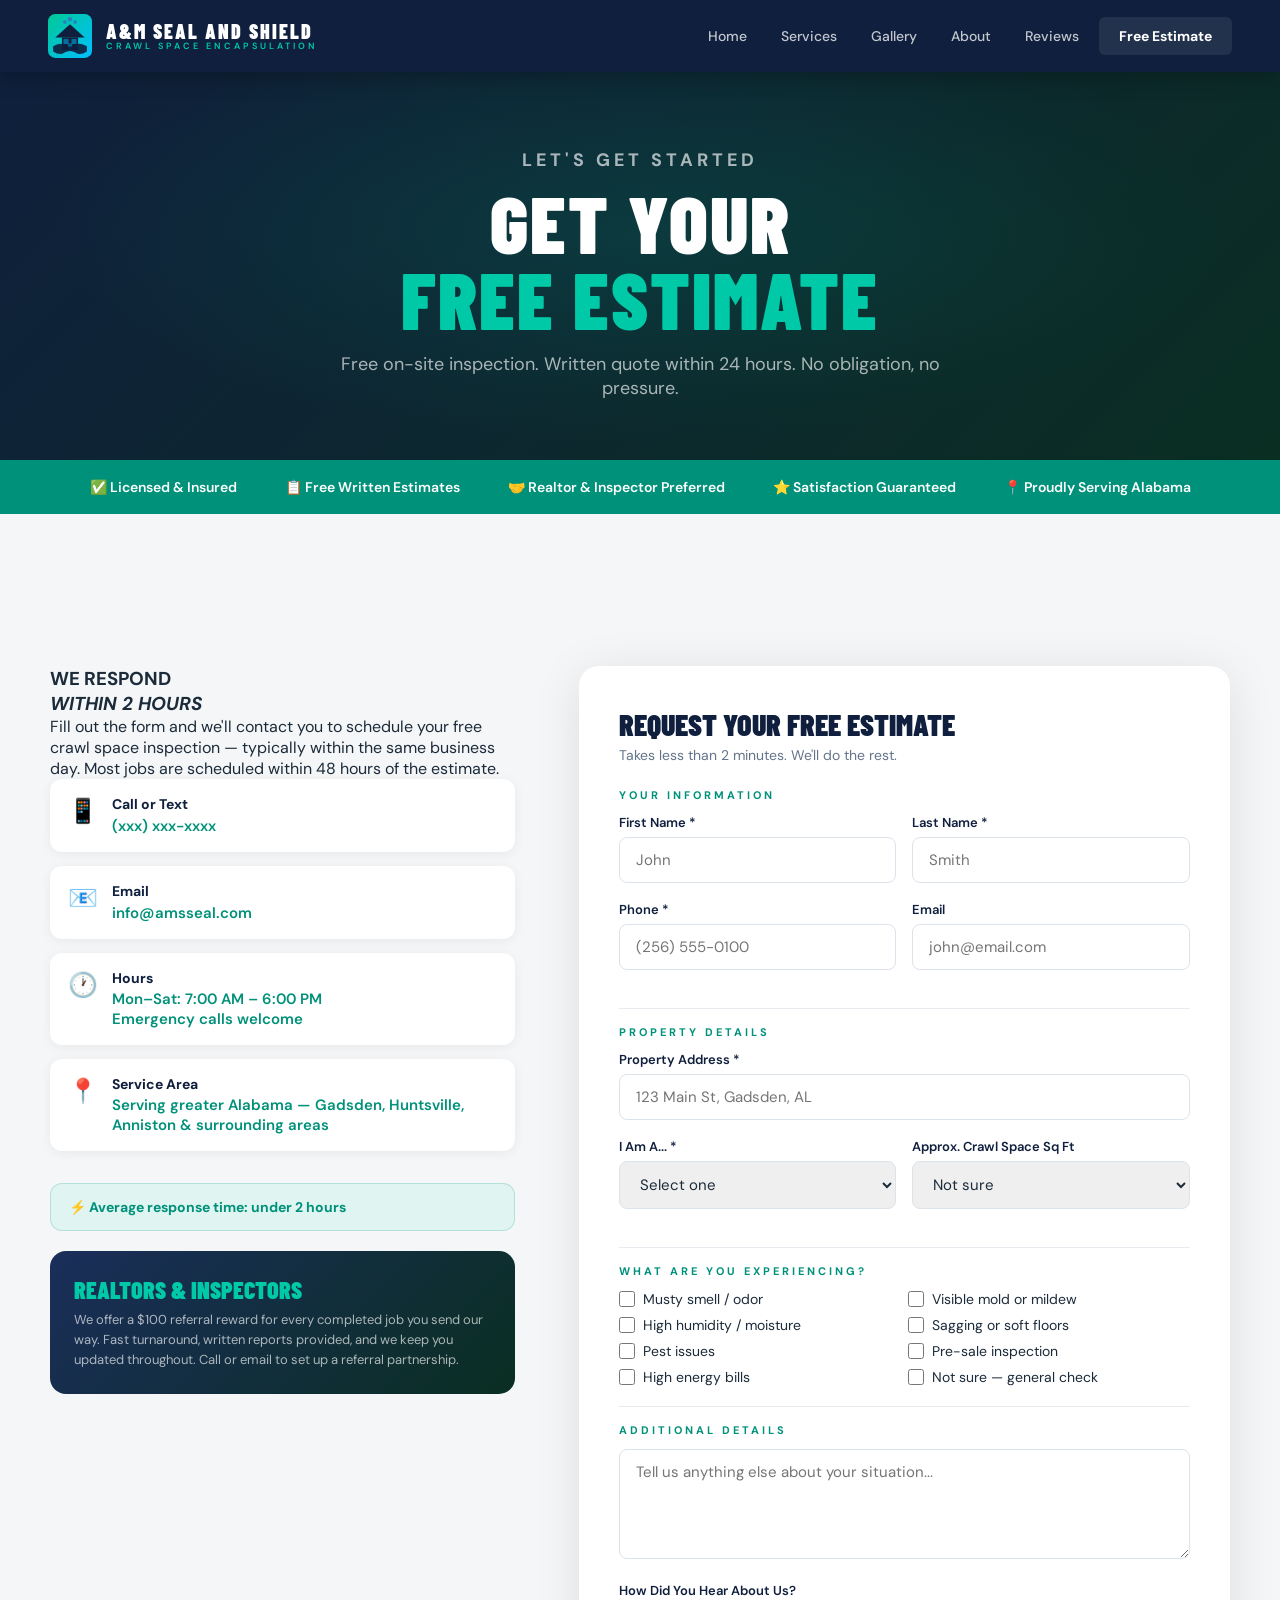
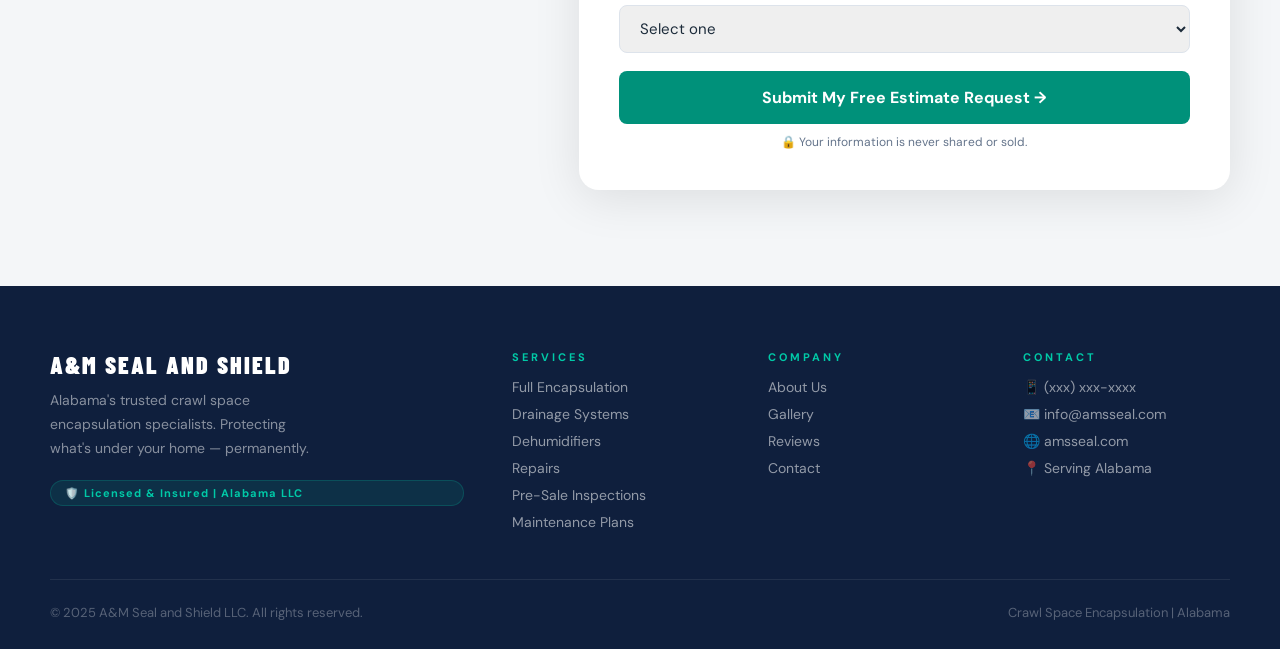
==== contact.html @ a155758a "Initial site — all 6 pages" ====
<!DOCTYPE html>
<html lang="en">
<head>
<meta charset="UTF-8"/><meta name="viewport" content="width=device-width,initial-scale=1.0"/>
<title>Free Estimate | A&M Seal and Shield</title>
<link rel="stylesheet" href="css/style.css"/>
<style>
.reveal{opacity:0;transform:translateY(24px);transition:opacity .55s,transform .55s}.reveal.visible{opacity:1;transform:none}
.contact-section{background:var(--slate)}
.contact-grid{display:grid;grid-template-columns:1fr 1.4fr;gap:64px;align-items:start;margin-top:56px}
.contact-info h3{font-family:'Barlow Condensed',sans-serif;font-size:36px;font-weight:900;color:var(--navy);text-transform:uppercase;margin-bottom:14px;line-height:.95}
.contact-info h3 em{color:var(--teal);font-style:normal}
.contact-info p{font-size:15px;color:var(--muted);line-height:1.75;margin-bottom:24px}
.contact-methods{display:flex;flex-direction:column;gap:14px;margin-bottom:32px}
.contact-method{display:flex;align-items:flex-start;gap:14px;background:#fff;border-radius:12px;padding:16px 18px;box-shadow:0 2px 12px rgba(0,0,0,.06)}
.cm-icon{font-size:24px;flex-shrink:0}
.cm-text h4{font-weight:700;color:var(--navy);font-size:14px;margin-bottom:2px}
.cm-text a,.cm-text p{font-size:15px;color:var(--teal);font-weight:600;text-decoration:none}
.cm-text a:hover{text-decoration:underline}
.response-badge{background:var(--teal-pale);border:1px solid rgba(0,145,122,.2);border-radius:12px;padding:14px 18px;font-size:14px;font-weight:700;color:var(--teal);display:flex;align-items:center;gap:8px}
.referral-box{background:linear-gradient(135deg,var(--navy-mid),#0a2e22);border-radius:16px;padding:24px;margin-top:20px;color:#fff}
.referral-box h4{font-family:'Barlow Condensed',sans-serif;font-size:24px;font-weight:900;color:var(--teal-bright);margin-bottom:6px;text-transform:uppercase}
.referral-box p{font-size:13px;color:rgba(255,255,255,.65);line-height:1.55}
.quote-form-card{background:#fff;border-radius:20px;padding:40px;box-shadow:0 8px 48px rgba(0,0,0,.1)}
.quote-form-card h3{font-family:'Barlow Condensed',sans-serif;font-size:30px;font-weight:900;color:var(--navy);text-transform:uppercase;margin-bottom:4px}
.quote-form-card .sub{font-size:14px;color:var(--muted);margin-bottom:24px}
.form-section-label{font-size:11px;letter-spacing:3px;font-weight:700;color:var(--teal);text-transform:uppercase;margin:20px 0 12px;padding-top:16px;border-top:1px solid #e8ecf0}
.form-section-label:first-of-type{margin-top:0;padding-top:0;border-top:none}
.checkbox-group{display:grid;grid-template-columns:1fr 1fr;gap:8px;margin-top:6px}
.checkbox-item{display:flex;align-items:center;gap:8px;cursor:pointer}
.checkbox-item input{width:16px;height:16px;accent-color:var(--teal);cursor:pointer}
.checkbox-item span{font-size:14px;color:var(--text)}
.success-box{display:none;background:var(--teal-pale);border:2px solid var(--teal);border-radius:14px;padding:28px;text-align:center}
.success-box h4{font-family:'Barlow Condensed',sans-serif;font-size:30px;font-weight:900;color:var(--teal);text-transform:uppercase;margin-bottom:8px}
.success-box p{font-size:15px;color:var(--muted);line-height:1.65}
@media(max-width:900px){.contact-grid{grid-template-columns:1fr}.checkbox-group{grid-template-columns:1fr}}
</style>
</head>
<body>
<div id="nav-placeholder"></div>
<div class="page-hero">
  <p class="page-hero-label">Let's Get Started</p>
  <h1>GET YOUR<br/><em>FREE ESTIMATE</em></h1>
  <p>Free on-site inspection. Written quote within 24 hours. No obligation, no pressure.</p>
</div>
<div id="trust-placeholder"></div>
<section class="section contact-section">
  <div class="container">
    <div class="contact-grid">
      <div class="reveal">
        <h3>WE RESPOND<br/><em>WITHIN 2 HOURS</em></h3>
        <p>Fill out the form and we'll contact you to schedule your free crawl space inspection — typically within the same business day. Most jobs are scheduled within 48 hours of the estimate.</p>
        <div class="contact-methods">
          <div class="contact-method"><div class="cm-icon">📱</div><div class="cm-text"><h4>Call or Text</h4><a href="tel:+1xxxxxxxxxx">(xxx) xxx-xxxx</a></div></div>
          <div class="contact-method"><div class="cm-icon">📧</div><div class="cm-text"><h4>Email</h4><a href="mailto:info@amsseal.com">info@amsseal.com</a></div></div>
          <div class="contact-method"><div class="cm-icon">🕐</div><div class="cm-text"><h4>Hours</h4><p>Mon–Sat: 7:00 AM – 6:00 PM<br/>Emergency calls welcome</p></div></div>
          <div class="contact-method"><div class="cm-icon">📍</div><div class="cm-text"><h4>Service Area</h4><p>Serving greater Alabama — Gadsden, Huntsville, Anniston &amp; surrounding areas</p></div></div>
        </div>
        <div class="response-badge">⚡ Average response time: under 2 hours</div>
        <div class="referral-box" style="margin-top:20px">
          <h4>Realtors &amp; Inspectors</h4>
          <p>We offer a $100 referral reward for every completed job you send our way. Fast turnaround, written reports provided, and we keep you updated throughout. Call or email to set up a referral partnership.</p>
        </div>
      </div>
      <div class="reveal">
        <div class="quote-form-card">
          <h3>Request Your Free Estimate</h3>
          <p class="sub">Takes less than 2 minutes. We'll do the rest.</p>
          <div id="formSuccess" class="success-box">
            <h4>✅ Request Received!</h4>
            <p>Thank you! We'll be in touch within 2 hours to schedule your free crawl space inspection. We look forward to helping you.</p>
          </div>
          <form id="formFields" name="contact" method="POST" data-netlify="true" netlify-honeypot="bot-field" onsubmit="handleSubmit(event)">
            <input type="hidden" name="form-name" value="contact"/>
            <p style="display:none"><label>Don't fill this out: <input name="bot-field"/></label></p>
            <div class="form-section-label">Your Information</div>
            <div class="form-row">
              <div class="form-group"><label class="form-label">First Name *</label><input class="form-input" id="fname" name="first-name" placeholder="John" required/></div>
              <div class="form-group"><label class="form-label">Last Name *</label><input class="form-input" id="lname" name="last-name" placeholder="Smith" required/></div>
            </div>
            <div class="form-row">
              <div class="form-group"><label class="form-label">Phone *</label><input class="form-input" id="phone" name="phone" type="tel" placeholder="(256) 555-0100" required/></div>
              <div class="form-group"><label class="form-label">Email</label><input class="form-input" id="email" name="email" type="email" placeholder="john@email.com"/></div>
            </div>
            <div class="form-section-label">Property Details</div>
            <div class="form-group"><label class="form-label">Property Address *</label><input class="form-input" id="address" name="address" placeholder="123 Main St, Gadsden, AL" required/></div>
            <div class="form-row">
              <div class="form-group">
                <label class="form-label">I Am A... *</label>
                <select class="form-input" id="type" name="customer-type">
                  <option value="">Select one</option>
                  <option>Homeowner</option>
                  <option>Real Estate Agent</option>
                  <option>Home Inspector</option>
                  <option>General Contractor</option>
                  <option>Property Manager</option>
                  <option>Other</option>
                </select>
              </div>
              <div class="form-group">
                <label class="form-label">Approx. Crawl Space Sq Ft</label>
                <select class="form-input" id="sqft" name="crawlspace-sqft">
                  <option value="">Not sure</option>
                  <option>Under 500 sq ft</option>
                  <option>500 – 1,000 sq ft</option>
                  <option>1,000 – 2,000 sq ft</option>
                  <option>Over 2,000 sq ft</option>
                </select>
              </div>
            </div>
            <div class="form-section-label">What Are You Experiencing?</div>
            <div class="checkbox-group">
              <label class="checkbox-item"><input type="checkbox" name="issue" value="Musty smell / odor"/><span>Musty smell / odor</span></label>
              <label class="checkbox-item"><input type="checkbox" name="issue" value="Visible mold or mildew"/><span>Visible mold or mildew</span></label>
              <label class="checkbox-item"><input type="checkbox" name="issue" value="High humidity / moisture"/><span>High humidity / moisture</span></label>
              <label class="checkbox-item"><input type="checkbox" name="issue" value="Sagging or soft floors"/><span>Sagging or soft floors</span></label>
              <label class="checkbox-item"><input type="checkbox" name="issue" value="Pest issues"/><span>Pest issues</span></label>
              <label class="checkbox-item"><input type="checkbox" name="issue" value="Pre-sale inspection"/><span>Pre-sale inspection</span></label>
              <label class="checkbox-item"><input type="checkbox" name="issue" value="High energy bills"/><span>High energy bills</span></label>
              <label class="checkbox-item"><input type="checkbox" name="issue" value="Not sure — general check"/><span>Not sure — general check</span></label>
            </div>
            <div class="form-section-label">Additional Details</div>
            <div class="form-group"><textarea class="form-input" id="notes" name="notes" placeholder="Tell us anything else about your situation..."></textarea></div>
            <div class="form-group">
              <label class="form-label">How Did You Hear About Us?</label>
              <select class="form-input" id="source" name="referral-source">
                <option value="">Select one</option>
                <option>Google Search</option>
                <option>Google Maps</option>
                <option>Facebook</option>
                <option>Real Estate Agent Referral</option>
                <option>Home Inspector Referral</option>
                <option>Friend / Family</option>
                <option>Door Hanger / Flyer</option>
                <option>Other</option>
              </select>
            </div>
            <button type="submit" class="form-submit">Submit My Free Estimate Request →</button>
            <p style="font-size:12px;color:var(--muted);text-align:center;margin-top:10px">🔒 Your information is never shared or sold.</p>
          </form>
        </div>
      </div>
    </div>
  </div>
</section>
<div id="footer-placeholder"></div>
<script src="js/layout.js"></script><script src="js/main.js"></script>
<script>
async function handleSubmit(e) {
  e.preventDefault();
  const form = e.target;
  const fname = document.getElementById('fname').value.trim();
  const phone = document.getElementById('phone').value.trim();
  const address = document.getElementById('address').value.trim();
  if (!fname || !phone || !address) { alert('Please fill in your name, phone number, and property address.'); return; }
  const btn = form.querySelector('button[type="submit"]');
  btn.textContent = 'Sending...'; btn.disabled = true;
  try {
    const formData = new FormData(form);
    await fetch('/', { method: 'POST', headers: { 'Content-Type': 'application/x-www-form-urlencoded' }, body: new URLSearchParams(formData).toString() });
    form.style.display = 'none';
    document.getElementById('formSuccess').style.display = 'block';
  } catch (err) {
    btn.textContent = 'Submit My Free Estimate Request →'; btn.disabled = false;
    alert('Something went wrong. Please call or text us directly at (xxx) xxx-xxxx.');
  }
}
</script>
</body>
</html>
---- css/style.css ----
/* ─────────────────────────────────────────
   A&M SEAL AND SHIELD — Global Stylesheet
   ───────────────────────────────────────── */
@import url('https://fonts.googleapis.com/css2?family=Barlow+Condensed:wght@400;600;700;800;900&family=DM+Sans:wght@300;400;500;600;700&display=swap');

:root {
  --navy:       #0f1f3d;
  --navy-mid:   #1a2e5a;
  --teal:       #00917a;
  --teal-bright:#00c9a7;
  --teal-pale:  #e0f5f1;
  --slate:      #f4f6f8;
  --text:       #1c2b3a;
  --muted:      #64748b;
  --white:      #ffffff;
  --card-shadow: 0 4px 32px rgba(0,0,0,0.10);
  --radius:     14px;
  --nav-h:      72px;
}

*, *::before, *::after { margin:0; padding:0; box-sizing:border-box; }
html { scroll-behavior:smooth; font-size:16px; }
body { font-family:'DM Sans', sans-serif; color:var(--text); background:var(--white); -webkit-font-smoothing:antialiased; }
img { max-width:100%; display:block; }
a { text-decoration:none; color:inherit; }

.font-display { font-family:'Barlow Condensed', sans-serif; font-weight:900; text-transform:uppercase; letter-spacing:1px; }

.btn { display:inline-flex; align-items:center; gap:8px; font-family:'DM Sans',sans-serif; font-weight:700; border-radius:8px; padding:14px 28px; font-size:15px; transition:all .22s; cursor:pointer; border:none; }
.btn-primary { background:var(--teal); color:#fff; box-shadow:0 4px 18px rgba(0,145,122,.35); }
.btn-primary:hover { background:var(--teal-bright); transform:translateY(-2px); box-shadow:0 8px 28px rgba(0,145,122,.45); }
.btn-outline { background:transparent; color:#fff; border:2px solid rgba(255,255,255,.35); }
.btn-outline:hover { border-color:var(--teal-bright); color:var(--teal-bright); }
.btn-dark { background:var(--navy-mid); color:#fff; }
.btn-dark:hover { background:var(--navy); transform:translateY(-2px); }

.site-nav {
  position:fixed; top:0; left:0; right:0; z-index:900;
  height:var(--nav-h);
  display:flex; align-items:center; justify-content:space-between;
  padding:0 48px;
  background:var(--navy);
  box-shadow:0 2px 24px rgba(0,0,0,.3);
  transition:background .3s;
}
.nav-brand { display:flex; align-items:center; gap:14px; }
.nav-brand-svg { width:44px; height:44px; flex-shrink:0; }
.nav-brand-text { line-height:1.1; }
.nav-brand-name { font-family:'Barlow Condensed',sans-serif; font-weight:900; font-size:20px; color:#fff; letter-spacing:2px; }
.nav-brand-sub { font-size:9px; letter-spacing:3px; color:var(--teal-bright); font-weight:600; }
.nav-links { display:flex; align-items:center; gap:6px; }
.nav-links a { padding:8px 14px; border-radius:6px; font-size:14px; font-weight:500; color:rgba(255,255,255,.75); transition:all .2s; }
.nav-links a:hover, .nav-links a.active { color:#fff; background:rgba(255,255,255,.08); }
.nav-links .nav-cta { background:var(--teal); color:#fff; font-weight:700; padding:10px 20px; }
.nav-links .nav-cta:hover { background:var(--teal-bright); }
.nav-hamburger { display:none; flex-direction:column; gap:5px; cursor:pointer; padding:4px; }
.nav-hamburger span { width:24px; height:2px; background:#fff; border-radius:2px; transition:all .3s; }
.mobile-menu { display:none; }

.page-hero {
  padding: calc(var(--nav-h) + 60px) 48px 60px;
  background: linear-gradient(135deg, var(--navy) 0%, #0a2e22 100%);
  text-align: center;
  position: relative;
  overflow: hidden;
}
.page-hero::before {
  content:'';
  position:absolute; inset:0;
  background: radial-gradient(ellipse at center, rgba(0,201,167,.12) 0%, transparent 65%);
}
.page-hero-label { font-size:11px; letter-spacing:4px; font-weight:700; color:var(--teal-bright); text-transform:uppercase; margin-bottom:12px; position:relative; }
.page-hero h1 { font-family:'Barlow Condensed',sans-serif; font-weight:900; font-size:clamp(48px,7vw,80px); color:#fff; letter-spacing:2px; text-transform:uppercase; line-height:.95; position:relative; }
.page-hero h1 em { color:var(--teal-bright); font-style:normal; display:block; }
.page-hero p { font-size:18px; color:rgba(255,255,255,.65); margin-top:16px; max-width:600px; margin-left:auto; margin-right:auto; position:relative; }

.section { padding:96px 48px; }
.section-sm { padding:64px 48px; }
.container { max-width:1180px; margin:0 auto; }
.section-eyebrow { font-size:11px; letter-spacing:4px; font-weight:700; color:var(--teal); text-transform:uppercase; margin-bottom:10px; }
.section-title { font-family:'Barlow Condensed',sans-serif; font-weight:900; font-size:clamp(36px,5vw,58px); color:var(--navy); letter-spacing:1px; text-transform:uppercase; line-height:.95; margin-bottom:18px; }
.section-title em { color:var(--teal); font-style:normal; }
.section-desc { font-size:17px; color:var(--muted); line-height:1.75; max-width:620px; }

.site-footer { background:var(--navy); color:#fff; padding:64px 48px 28px; }
.footer-inner { max-width:1180px; margin:0 auto; }
.footer-grid { display:grid; grid-template-columns:2fr 1fr 1fr 1fr; gap:48px; padding-bottom:48px; border-bottom:1px solid rgba(255,255,255,.08); }
.footer-brand-name { font-family:'Barlow Condensed',sans-serif; font-weight:900; font-size:24px; letter-spacing:2px; }
.footer-brand-desc { font-size:14px; color:rgba(255,255,255,.5); line-height:1.7; margin-top:10px; max-width:280px; }
.footer-col h4 { font-size:11px; letter-spacing:3px; font-weight:700; color:var(--teal-bright); text-transform:uppercase; margin-bottom:14px; }
.footer-col ul { list-style:none; display:flex; flex-direction:column; gap:9px; }
.footer-col ul a { font-size:14px; color:rgba(255,255,255,.55); transition:color .2s; }
.footer-col ul a:hover { color:var(--teal-bright); }
.footer-col ul li { font-size:14px; color:rgba(255,255,255,.55); }
.footer-bottom { display:flex; justify-content:space-between; align-items:center; padding-top:24px; }
.footer-bottom p { font-size:13px; color:rgba(255,255,255,.3); }
.footer-badge { display:flex; align-items:center; gap:6px; background:rgba(0,201,167,.1); border:1px solid rgba(0,201,167,.2); border-radius:100px; padding:5px 14px; font-size:11px; font-weight:700; color:var(--teal-bright); letter-spacing:1px; }

.trust-strip { background:var(--teal); padding:18px 48px; }
.trust-strip-inner { max-width:1180px; margin:0 auto; display:flex; justify-content:center; gap:48px; flex-wrap:wrap; }
.trust-item { display:flex; align-items:center; gap:8px; color:#fff; font-weight:600; font-size:14px; }

.form-group { margin-bottom:18px; }
.form-label { display:block; font-size:13px; font-weight:600; color:var(--navy); margin-bottom:6px; }
.form-input { width:100%; padding:12px 16px; border:1.5px solid #dde3eb; border-radius:8px; font-size:15px; font-family:'DM Sans',sans-serif; color:var(--text); transition:border-color .2s; }
.form-input:focus { outline:none; border-color:var(--teal); }
.form-row { display:grid; grid-template-columns:1fr 1fr; gap:16px; }
textarea.form-input { resize:vertical; min-height:110px; }
.form-submit { width:100%; padding:16px; background:var(--teal); color:#fff; border:none; border-radius:8px; font-size:16px; font-weight:700; font-family:'DM Sans',sans-serif; cursor:pointer; transition:all .2s; }
.form-submit:hover { background:var(--teal-bright); transform:translateY(-1px); }

.card { background:#fff; border-radius:var(--radius); box-shadow:var(--card-shadow); overflow:hidden; }

@media(max-width:900px) {
  .site-nav { padding:0 20px; }
  .nav-links { display:none; }
  .nav-hamburger { display:flex; }
  .section, .section-sm { padding:64px 20px; }
  .page-hero { padding: calc(var(--nav-h) + 40px) 20px 48px; }
  .trust-strip { padding:16px 20px; }
  .trust-strip-inner { gap:20px; }
  .site-footer { padding:48px 20px 24px; }
  .footer-grid { grid-template-columns:1fr 1fr; gap:32px; }
  .footer-bottom { flex-direction:column; gap:12px; text-align:center; }
  .form-row { grid-template-columns:1fr; }
  .mobile-menu { display:none; position:fixed; top:var(--nav-h); left:0; right:0; background:var(--navy); z-index:899; padding:16px 20px; flex-direction:column; gap:4px; box-shadow:0 8px 32px rgba(0,0,0,.4); }
  .mobile-menu.open { display:flex; }
  .mobile-menu a { padding:12px 16px; border-radius:8px; font-size:16px; font-weight:600; color:rgba(255,255,255,.8); }
  .mobile-menu a:hover { background:rgba(255,255,255,.08); color:#fff; }
  .mobile-menu .mob-cta { background:var(--teal); color:#fff; text-align:center; margin-top:8px; }
}
@media(max-width:600px) {
  .footer-grid { grid-template-columns:1fr; }
}
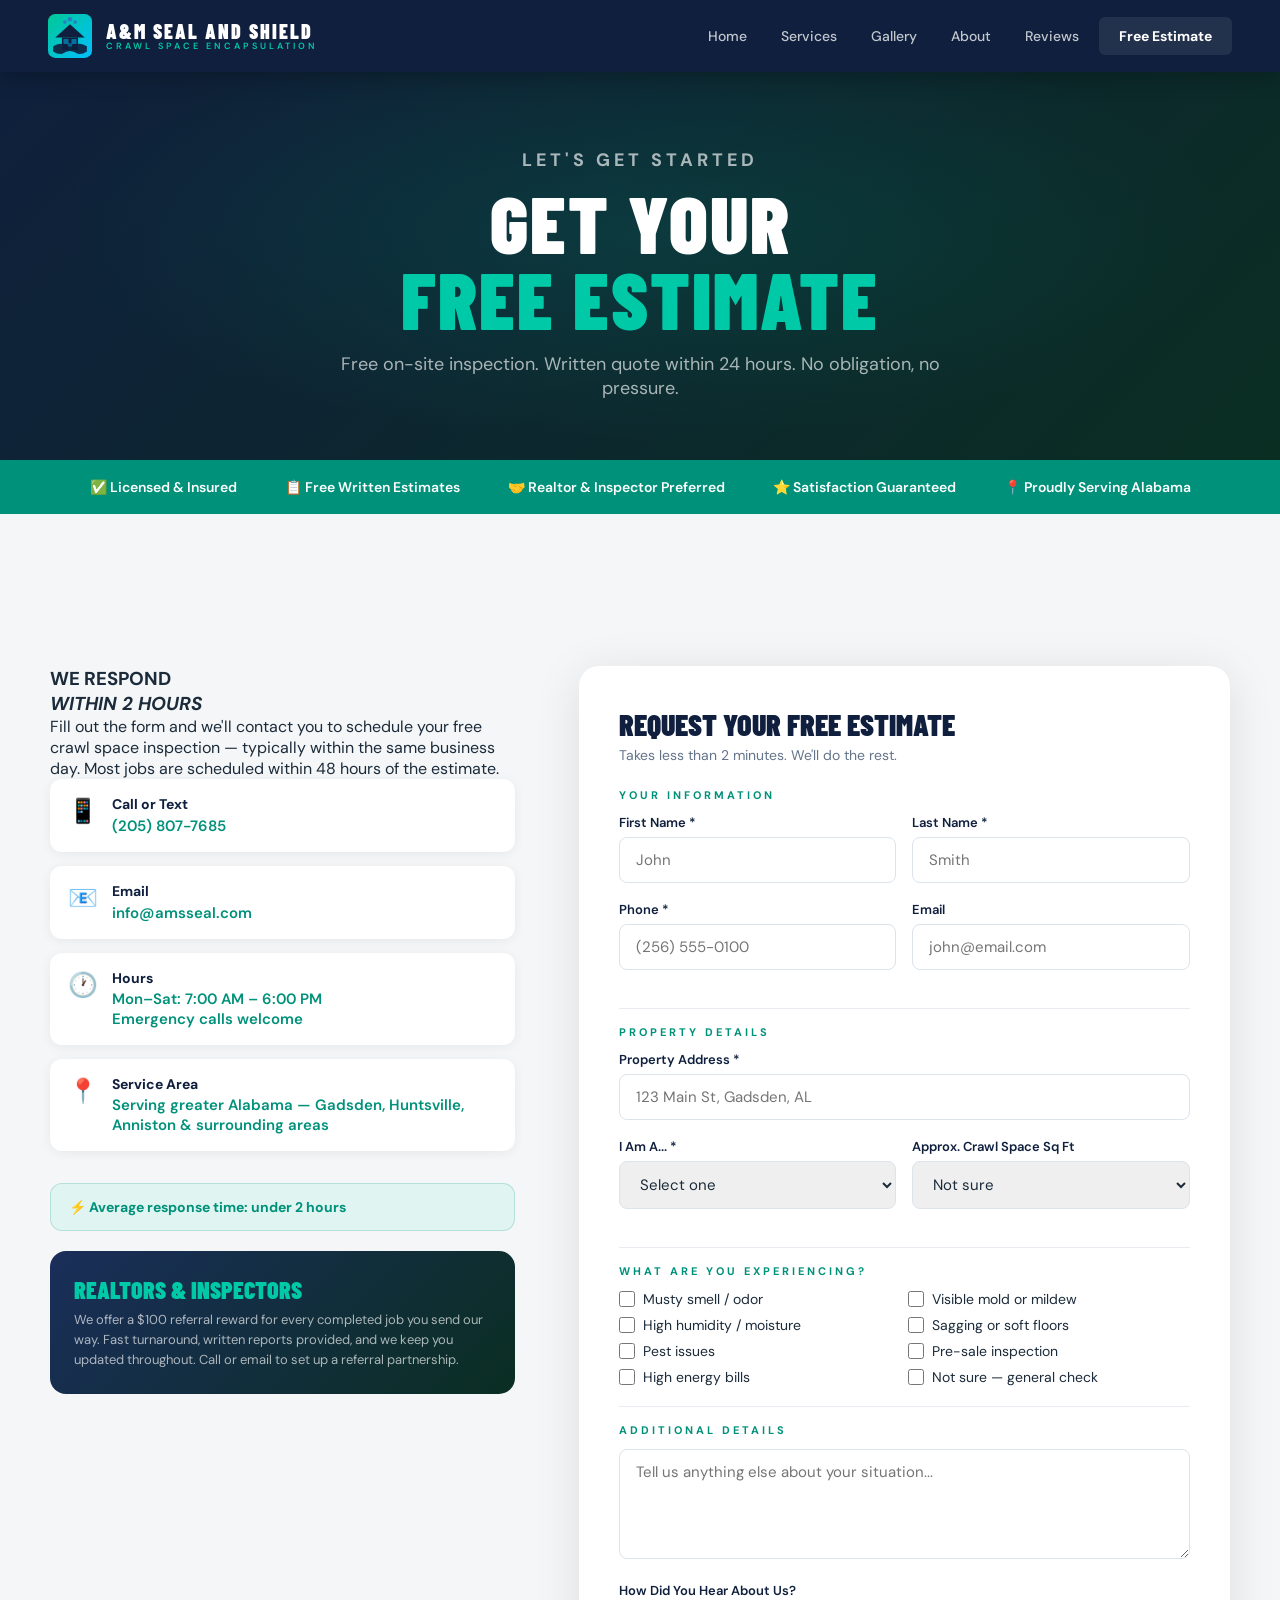
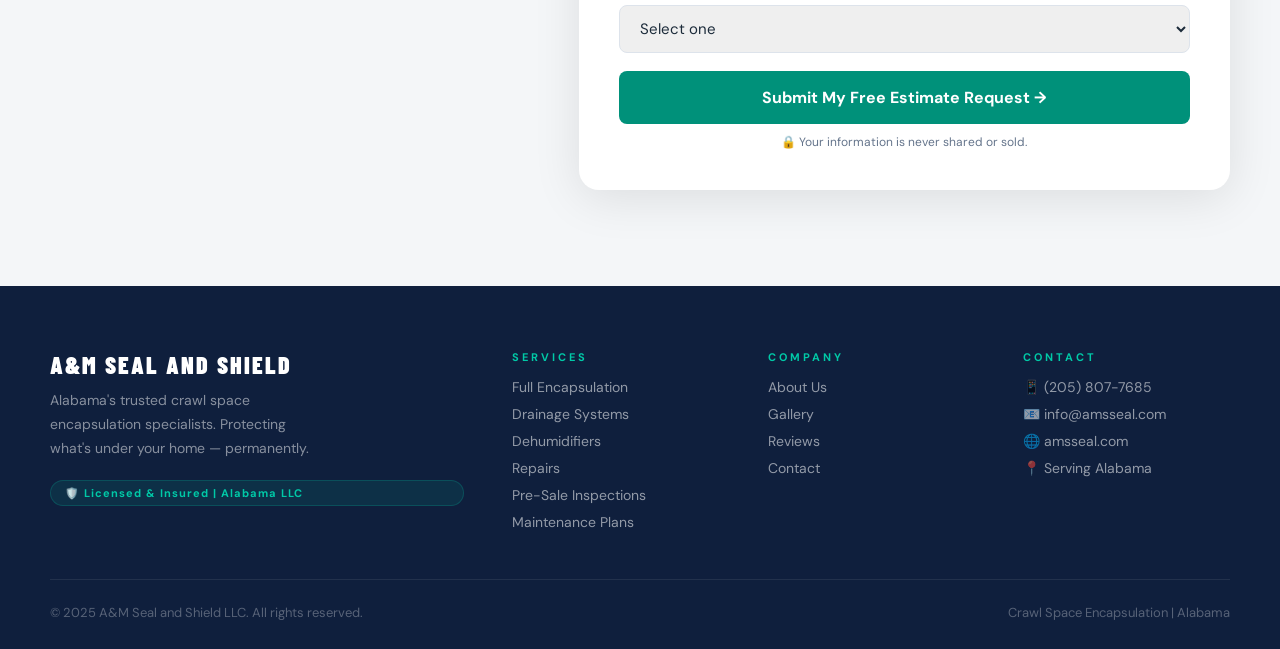
==== commit 0c8a2b47: "Add real phone number (205) 807-7685" ====
--- a/contact.html
+++ b/contact.html
@@ -51,7 +51,7 @@
         <h3>WE RESPOND<br/><em>WITHIN 2 HOURS</em></h3>
         <p>Fill out the form and we'll contact you to schedule your free crawl space inspection — typically within the same business day. Most jobs are scheduled within 48 hours of the estimate.</p>
         <div class="contact-methods">
-          <div class="contact-method"><div class="cm-icon">📱</div><div class="cm-text"><h4>Call or Text</h4><a href="tel:+1xxxxxxxxxx">(xxx) xxx-xxxx</a></div></div>
+          <div class="contact-method"><div class="cm-icon">📱</div><div class="cm-text"><h4>Call or Text</h4><a href="tel:+12058077685">(205) 807-7685</a></div></div>
           <div class="contact-method"><div class="cm-icon">📧</div><div class="cm-text"><h4>Email</h4><a href="mailto:info@amsseal.com">info@amsseal.com</a></div></div>
           <div class="contact-method"><div class="cm-icon">🕐</div><div class="cm-text"><h4>Hours</h4><p>Mon–Sat: 7:00 AM – 6:00 PM<br/>Emergency calls welcome</p></div></div>
           <div class="contact-method"><div class="cm-icon">📍</div><div class="cm-text"><h4>Service Area</h4><p>Serving greater Alabama — Gadsden, Huntsville, Anniston &amp; surrounding areas</p></div></div>
@@ -162,7 +162,7 @@
     document.getElementById('formSuccess').style.display = 'block';
   } catch (err) {
     btn.textContent = 'Submit My Free Estimate Request →'; btn.disabled = false;
-    alert('Something went wrong. Please call or text us directly at (xxx) xxx-xxxx.');
+    alert('Something went wrong. Please call or text us directly at (205) 807-7685.');
   }
 }
 </script>
